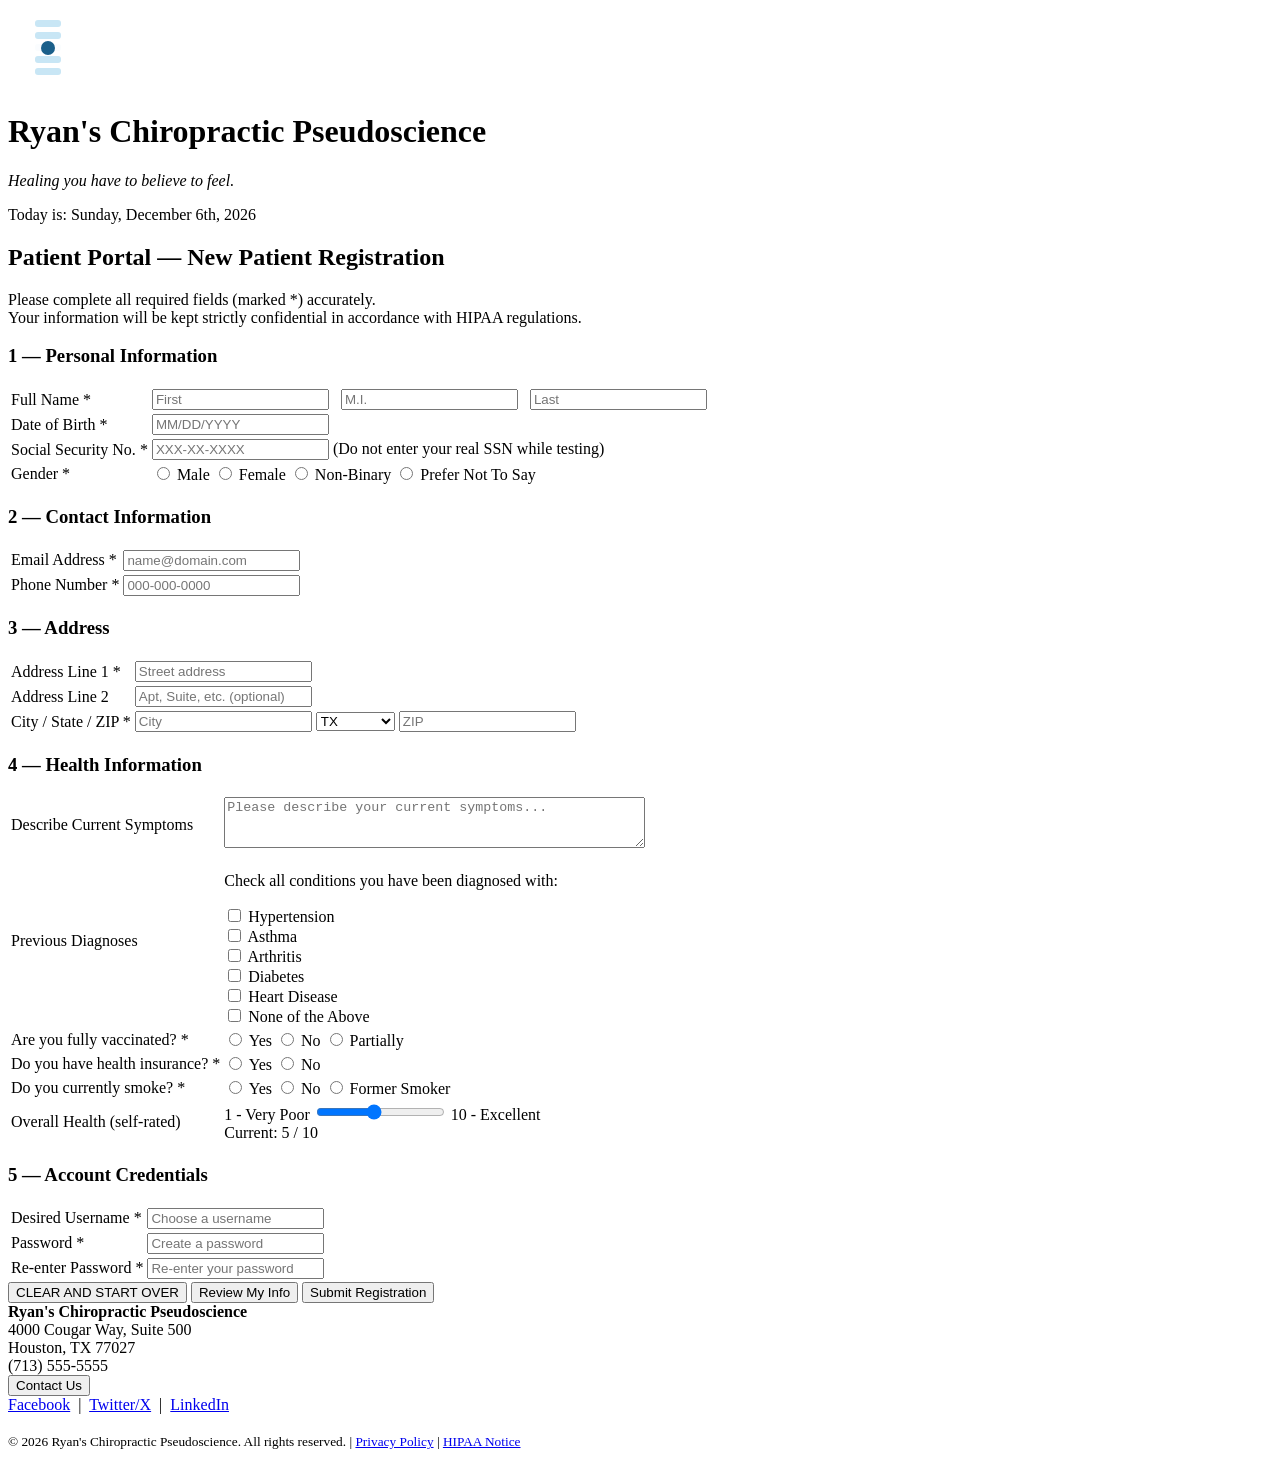
==== mis3371-homework2/index.html @ 9bfe8ee1 "Create index.html" ====
<!--
    Program name: index.html
    Author: Ryan Perez
    Date created: 06/15/2026
    Date last edited: 06/24/2026
    Version: 5.0
    Description: HW2 update of the patient registration form for
                 Ryan's Chiropractic Pseudoscience. Added title attributes
                 to every field, regex pattern matching on inputs, a Review
                 button that shows all entered data on the same page, live
                 password validation, and an external JS file (scripts.js).
                 The form still submits to thankyou.html when all is good.

    Note on sources: regex patterns for email and phone are common,
    well-known patterns that show up in basically every HTML forms tutorial.
    I referenced w3schools.com/html/html_form_attributes.asp and
    w3schools.com/jsref/jsref_regexp_test.asp for syntax help.
    The state dropdown list is just the 50 US states - not something
    anyone can claim as original. I typed it myself.
-->
<!DOCTYPE html>
<html lang="en">
<head>
    <meta charset="UTF-8">
    <meta name="viewport" content="width=device-width, initial-scale=1.0">
    <title>Patient Registration | Ryan's Chiropractic Pseudoscience</title>
    <link href="style.css" rel="stylesheet">
    <!-- external JS file - professor asked we move all scripts here for HW2 -->
    <script src="scripts.js" defer></script>
</head>
<body>

<!-- ==================== HEADER / BANNER ==================== -->
<div id="banner">
    <div id="logo-area">
        <svg id="logo" xmlns="http://www.w3.org/2000/svg" viewBox="0 0 80 80" width="80" height="80" aria-label="Company logo">
            <!-- spine column -->
            <rect x="33" y="5"  width="14" height="70" rx="4" fill="#ffffff" opacity="0.9"/>
            <!-- vertebra discs -->
            <rect x="27" y="12" width="26" height="7" rx="3" fill="#c8e6f5"/>
            <rect x="27" y="24" width="26" height="7" rx="3" fill="#c8e6f5"/>
            <rect x="27" y="36" width="26" height="7" rx="3" fill="#c8e6f5"/>
            <rect x="27" y="48" width="26" height="7" rx="3" fill="#c8e6f5"/>
            <rect x="27" y="60" width="26" height="7" rx="3" fill="#c8e6f5"/>
            <!-- cross arms -->
            <rect x="10" y="33" width="60" height="14" rx="4" fill="#ffffff" opacity="0.9"/>
            <!-- center circle -->
            <circle cx="40" cy="40" r="7" fill="#1a5f8a"/>
        </svg>
    </div>
    <div id="banner-text">
        <h1>Ryan's Chiropractic Pseudoscience</h1>
        <p id="tagline"><em>Healing you have to believe to feel.</em></p>
        <p id="banner-date">Today is: <span id="dynamic-date"></span></p>
    </div>
</div>

<!-- date script stays inline here since it runs immediately on page load
     before the body is fully built - moved the rest to scripts.js -->
<script>
    var days   = ["Sunday","Monday","Tuesday","Wednesday","Thursday","Friday","Saturday"];
    var months = ["January","February","March","April","May","June",
                  "July","August","September","October","November","December"];
    var now    = new Date();
    var day    = days[now.getDay()];
    var month  = months[now.getMonth()];
    var date   = now.getDate();
    var year   = now.getFullYear();
    var suffix = "th";
    if (date === 1 || date === 21 || date === 31) suffix = "st";
    else if (date === 2 || date === 22)           suffix = "nd";
    else if (date === 3 || date === 23)           suffix = "rd";
    document.getElementById("dynamic-date").textContent =
        day + ", " + month + " " + date + suffix + ", " + year;
</script>

<!-- ==================== MAIN CONTENT ==================== -->
<div id="main-content">

    <h2>Patient Portal &mdash; New Patient Registration</h2>
    <p class="intro-note">
        Please complete all required fields (marked <span class="required-star">*</span>) accurately.<br>
        Your information will be kept strictly confidential in accordance with HIPAA regulations.
    </p>

    <form action="thankyou.html" id="registration-form" onsubmit="return validateForm(event)">

        <!-- ===== SECTION 1: PERSONAL INFORMATION ===== -->
        <h3 class="section-heading">1 &mdash; Personal Information</h3>
        <table class="form-table">

            <tr>
                <td class="label-cell">
                    <label for="fname">Full Name <span class="required-star">*</span></label>
                </td>
                <td class="input-cell">
                    <!-- pattern: letters, apostrophes, dashes only per HW2 spec
                         Reference: w3schools.com/html/html_form_attributes.asp (pattern attribute) -->
                    <input type="text" id="fname" name="fname"
                           placeholder="First" maxlength="30" minlength="1" required
                           pattern="[A-Za-z'\-]+"
                           title="First name: letters, apostrophes, and dashes only (up to 30 characters)">
                    &nbsp;
                    <input type="text" id="mi" name="mi"
                           placeholder="M.I." maxlength="1" class="mi-field"
                           pattern="[A-Za-z]"
                           title="Middle initial: one letter only (optional)">
                    &nbsp;
                    <!-- last name allows numbers for suffixes like "the 3rd" -->
                    <input type="text" id="lname" name="lname"
                           placeholder="Last" maxlength="30" minlength="1" required
                           pattern="[A-Za-z0-9'\-\s]+"
                           title="Last name: letters, numbers (e.g. 3rd), apostrophes, and dashes only">
                </td>
            </tr>

            <tr>
                <td class="label-cell">
                    <label for="dob">Date of Birth <span class="required-star">*</span></label>
                </td>
                <td class="input-cell">
                    <input type="text" id="dob" name="dob"
                           placeholder="MM/DD/YYYY" maxlength="10" minlength="10" required
                           pattern="\d{2}/\d{2}/\d{4}"
                           title="Enter your date of birth in MM/DD/YYYY format. Cannot be in the future or more than 120 years ago."
                           onblur="checkDOB()">
                    <!-- error message spot for DOB - JS writes into this span -->
                    <br><span id="dob-msg" class="field-note"></span>
                </td>
            </tr>

            <!-- SSN stays as password type so it shows as dots -->
            <tr>
                <td class="label-cell">
                    <label for="ssn">Social Security No. <span class="required-star">*</span></label>
                </td>
                <td class="input-cell">
                    <input type="password" id="ssn" name="ssn"
                           placeholder="XXX-XX-XXXX" maxlength="11" minlength="9" required
                           pattern="\d{3}-?\d{2}-?\d{4}"
                           title="Social Security Number in XXX-XX-XXXX format. Entry will be hidden. Do NOT enter your real SSN while testing.">
                    <span class="field-note">(Do not enter your real SSN while testing)</span>
                </td>
            </tr>

            <tr>
                <td class="label-cell">Gender <span class="required-star">*</span></td>
                <td class="input-cell">
                    <label class="radio-label">
                        <input type="radio" name="gender" value="Male" required
                               title="Select your gender"> Male
                    </label>
                    <label class="radio-label">
                        <input type="radio" name="gender" value="Female"
                               title="Select your gender"> Female
                    </label>
                    <label class="radio-label">
                        <input type="radio" name="gender" value="Non-Binary"
                               title="Select your gender"> Non-Binary
                    </label>
                    <label class="radio-label">
                        <input type="radio" name="gender" value="Prefer Not To Say"
                               title="Select your gender"> Prefer Not To Say
                    </label>
                </td>
            </tr>

        </table>

        <!-- ===== SECTION 2: CONTACT INFORMATION ===== -->
        <h3 class="section-heading">2 &mdash; Contact Information</h3>
        <table class="form-table">

            <tr>
                <td class="label-cell">
                    <label for="email">Email Address <span class="required-star">*</span></label>
                </td>
                <td class="input-cell">
                    <!-- basic email pattern, very common - same one on w3schools forms page -->
                    <input type="email" id="email" name="email"
                           placeholder="name@domain.com" maxlength="80" required
                           title="Enter a valid email address in name@domain.com format">
                </td>
            </tr>

            <tr>
                <td class="label-cell">
                    <label for="phone">Phone Number <span class="required-star">*</span></label>
                </td>
                <td class="input-cell">
                    <!-- pattern enforces 000-000-0000 format per HW2 spec -->
                    <input type="tel" id="phone" name="phone"
                           placeholder="000-000-0000" maxlength="12" required
                           pattern="\d{3}-\d{3}-\d{4}"
                           title="Phone number in 000-000-0000 format">
                </td>
            </tr>

        </table>

        <!-- ===== SECTION 3: ADDRESS ===== -->
        <h3 class="section-heading">3 &mdash; Address</h3>
        <table class="form-table">

            <tr>
                <td class="label-cell">
                    <label for="addr1">Address Line 1 <span class="required-star">*</span></label>
                </td>
                <td class="input-cell">
                    <input type="text" id="addr1" name="addr1"
                           placeholder="Street address" maxlength="30" minlength="2" required
                           title="Street address (2 to 30 characters)">
                </td>
            </tr>

            <tr>
                <td class="label-cell">
                    <label for="addr2">Address Line 2</label>
                </td>
                <td class="input-cell">
                    <input type="text" id="addr2" name="addr2"
                           placeholder="Apt, Suite, etc. (optional)" maxlength="30"
                           title="Apartment, suite, or unit number (optional, up to 30 characters)">
                </td>
            </tr>

            <tr>
                <td class="label-cell">
                    <label for="city">City / State / ZIP <span class="required-star">*</span></label>
                </td>
                <td class="input-cell">
                    <input type="text" id="city" name="city"
                           placeholder="City" maxlength="30" minlength="2" required
                           title="City name (2 to 30 characters)">

                    <select id="state" name="state" required
                            title="Select your state from the dropdown">
                        <option value="">-- State --</option>
                        <option value="AL">AL</option><option value="AK">AK</option>
                        <option value="AZ">AZ</option><option value="AR">AR</option>
                        <option value="CA">CA</option><option value="CO">CO</option>
                        <option value="CT">CT</option><option value="DE">DE</option>
                        <option value="DC">DC</option><option value="FL">FL</option>
                        <option value="GA">GA</option><option value="HI">HI</option>
                        <option value="ID">ID</option><option value="IL">IL</option>
                        <option value="IN">IN</option><option value="IA">IA</option>
                        <option value="KS">KS</option><option value="KY">KY</option>
                        <option value="LA">LA</option><option value="ME">ME</option>
                        <option value="MD">MD</option><option value="MA">MA</option>
                        <option value="MI">MI</option><option value="MN">MN</option>
                        <option value="MS">MS</option><option value="MO">MO</option>
                        <option value="MT">MT</option><option value="NE">NE</option>
                        <option value="NV">NV</option><option value="NH">NH</option>
                        <option value="NJ">NJ</option><option value="NM">NM</option>
                        <option value="NY">NY</option><option value="NC">NC</option>
                        <option value="ND">ND</option><option value="OH">OH</option>
                        <option value="OK">OK</option><option value="OR">OR</option>
                        <option value="PA">PA</option><option value="PR">PR</option>
                        <option value="RI">RI</option><option value="SC">SC</option>
                        <option value="SD">SD</option><option value="TN">TN</option>
                        <option value="TX" selected>TX</option>
                        <option value="UT">UT</option><option value="VT">VT</option>
                        <option value="VA">VA</option><option value="WA">WA</option>
                        <option value="WV">WV</option><option value="WI">WI</option>
                        <option value="WY">WY</option>
                    </select>

                    <!-- zip: 5 digits required, allows zip+4 format, type=text not number -->
                    <input type="text" id="zip" name="zip"
                           placeholder="ZIP" maxlength="10" minlength="5" required
                           class="zip-field"
                           pattern="\d{5}(-\d{4})?"
                           title="ZIP code: 5 digits, or ZIP+4 format (e.g. 77002-1234). Not a number field.">
                </td>
            </tr>

        </table>

        <!-- ===== SECTION 4: HEALTH & CHOICES ===== -->
        <h3 class="section-heading">4 &mdash; Health Information</h3>
        <table class="form-table">

            <tr>
                <td class="label-cell">
                    <label for="symptoms">Describe Current Symptoms</label>
                </td>
                <td class="input-cell">
                    <!-- optional per HW2 spec, but watch out for double quotes -->
                    <textarea id="symptoms" name="symptoms" rows="3" cols="50"
                              placeholder="Please describe your current symptoms..."
                              title="Optional: describe what brought you in today. Avoid using double-quote characters."></textarea>
                </td>
            </tr>

            <tr>
                <td class="label-cell">Previous Diagnoses</td>
                <td class="input-cell">
                    <p class="checkbox-prompt">Check all conditions you have been diagnosed with:</p>
                    <label class="check-label">
                        <input type="checkbox" name="conditions" value="Hypertension"
                               title="Check if you have been diagnosed with hypertension"> Hypertension
                    </label><br>
                    <label class="check-label">
                        <input type="checkbox" name="conditions" value="Asthma"
                               title="Check if you have been diagnosed with asthma"> Asthma
                    </label><br>
                    <label class="check-label">
                        <input type="checkbox" name="conditions" value="Arthritis"
                               title="Check if you have been diagnosed with arthritis"> Arthritis
                    </label><br>
                    <label class="check-label">
                        <input type="checkbox" name="conditions" value="Diabetes"
                               title="Check if you have been diagnosed with diabetes"> Diabetes
                    </label><br>
                    <label class="check-label">
                        <input type="checkbox" name="conditions" value="Heart Disease"
                               title="Check if you have been diagnosed with heart disease"> Heart Disease
                    </label><br>
                    <label class="check-label">
                        <input type="checkbox" name="conditions" value="None of the Above"
                               title="Check this if none of the conditions above apply"> None of the Above
                    </label>
                </td>
            </tr>

            <tr>
                <td class="label-cell">Are you fully vaccinated? <span class="required-star">*</span></td>
                <td class="input-cell">
                    <label class="radio-label">
                        <input type="radio" name="vaccinated" value="Yes" required
                               title="Select your vaccination status"> Yes
                    </label>
                    <label class="radio-label">
                        <input type="radio" name="vaccinated" value="No"
                               title="Select your vaccination status"> No
                    </label>
                    <label class="radio-label">
                        <input type="radio" name="vaccinated" value="Partially"
                               title="Select your vaccination status"> Partially
                    </label>
                </td>
            </tr>

            <tr>
                <td class="label-cell">Do you have health insurance? <span class="required-star">*</span></td>
                <td class="input-cell">
                    <label class="radio-label">
                        <input type="radio" name="insurance" value="Yes" required
                               title="Select whether you have health insurance"> Yes
                    </label>
                    <label class="radio-label">
                        <input type="radio" name="insurance" value="No"
                               title="Select whether you have health insurance"> No
                    </label>
                </td>
            </tr>

            <tr>
                <td class="label-cell">Do you currently smoke? <span class="required-star">*</span></td>
                <td class="input-cell">
                    <label class="radio-label">
                        <input type="radio" name="smoker" value="Yes" required
                               title="Select your smoking status"> Yes
                    </label>
                    <label class="radio-label">
                        <input type="radio" name="smoker" value="No"
                               title="Select your smoking status"> No
                    </label>
                    <label class="radio-label">
                        <input type="radio" name="smoker" value="Former Smoker"
                               title="Select your smoking status"> Former Smoker
                    </label>
                </td>
            </tr>

            <!-- Slider - oninput calls the function in scripts.js -->
            <tr>
                <td class="label-cell">
                    <label for="health-rating">Overall Health (self-rated)</label>
                </td>
                <td class="input-cell">
                    <span class="slider-label">1 - Very Poor</span>
                    <input type="range" id="health-rating" name="health_rating"
                           min="1" max="10" value="5"
                           oninput="updateSlider(this.value)"
                           title="Slide to rate your overall health from 1 (very poor) to 10 (excellent)">
                    <span class="slider-label">10 - Excellent</span>
                    <br>
                    <!-- this span gets updated live by updateSlider() in scripts.js -->
                    <span class="field-note">Current: <span id="rating-display">5</span> / 10</span>
                </td>
            </tr>

        </table>

        <!-- ===== SECTION 5: ACCOUNT CREDENTIALS ===== -->
        <h3 class="section-heading">5 &mdash; Account Credentials</h3>
        <table class="form-table">

            <tr>
                <td class="label-cell">
                    <label for="username">Desired Username <span class="required-star">*</span></label>
                </td>
                <td class="input-cell">
                    <!-- onblur calls checkUsername() in scripts.js which also lowercases it -->
                    <input type="text" id="username" name="username"
                           placeholder="Choose a username" maxlength="30" minlength="5" required
                           pattern="[a-zA-Z][a-zA-Z0-9_\-]{4,29}"
                           title="5 to 30 characters. Must start with a letter. Only letters, numbers, underscores, and dashes allowed. No spaces. Will be converted to lowercase."
                           onblur="checkUsername()">
                    <br><span id="username-msg" class="field-note"></span>
                </td>
            </tr>

            <tr>
                <td class="label-cell">
                    <label for="password">Password <span class="required-star">*</span></label>
                </td>
                <td class="input-cell">
                    <!-- oninput calls checkPassword() in scripts.js for live feedback -->
                    <input type="password" id="password" name="password"
                           placeholder="Create a password" maxlength="30" minlength="8" required
                           title="8 to 30 characters. Must include at least one uppercase letter, one lowercase letter, one number, and one special character (!@#%^&* etc). No double-quote characters."
                           oninput="checkPassword()">
                    <br><span id="pw-msg" class="field-note"></span>
                </td>
            </tr>

            <tr>
                <td class="label-cell">
                    <label for="password2">Re-enter Password <span class="required-star">*</span></label>
                </td>
                <td class="input-cell">
                    <!-- oninput calls checkPasswordMatch() in scripts.js -->
                    <input type="password" id="password2" name="password2"
                           placeholder="Re-enter your password" maxlength="30" minlength="8" required
                           title="Re-enter your password exactly as you typed it above. Both fields must match."
                           oninput="checkPasswordMatch()">
                    <br><span id="pw2-msg" class="field-note"></span>
                </td>
            </tr>

        </table>

        <!-- ===== BUTTONS ===== -->
        <!-- Added a Review button next to the existing reset and submit buttons.
             It calls showReview() from scripts.js which fills in the panel below. -->
        <div id="form-buttons">
            <input type="reset"  value="CLEAR AND START OVER" id="btn-reset">
            <button type="button" id="btn-review" onclick="showReview()">Review My Info</button>
            <input type="submit" value="Submit Registration"  id="btn-submit">
        </div>

    </form>

    <!-- ===== REVIEW PANEL =====
         This div starts hidden. showReview() in scripts.js fills it
         with a table of everything the user entered and shows it. -->
    <div id="review-panel" style="display:none; margin-top:30px; border-top:2px solid #1a7dbf; padding-top:20px;">
    </div>

</div><!-- end main-content -->

<!-- ==================== FOOTER ==================== -->
<div id="footer">
    <div id="footer-left">
        <strong>Ryan's Chiropractic Pseudoscience</strong><br>
        4000 Cougar Way, Suite 500<br>
        Houston, TX 77027<br>
        (713) 555-5555
    </div>
    <div id="footer-center">
        <button id="btn-contact"
                onclick="alert('Contact us at info@ryanschiropseudoscience.com or call (713) 555-5555')">
            Contact Us
        </button>
    </div>
    <div id="footer-right">
        <a href="https://www.facebook.com" target="_blank">Facebook</a> &nbsp;|&nbsp;
        <a href="https://www.twitter.com"  target="_blank">Twitter/X</a> &nbsp;|&nbsp;
        <a href="https://www.linkedin.com" target="_blank">LinkedIn</a>
        <br><br>
        <small>&copy; 2026 Ryan's Chiropractic Pseudoscience. All rights reserved. |
               <a href="#">Privacy Policy</a> | <a href="#">HIPAA Notice</a></small>
    </div>
</div>

<!--
    END OF FILE: index.html
    Author: Ryan Perez | MIS 3371
-->
</body>
</html>
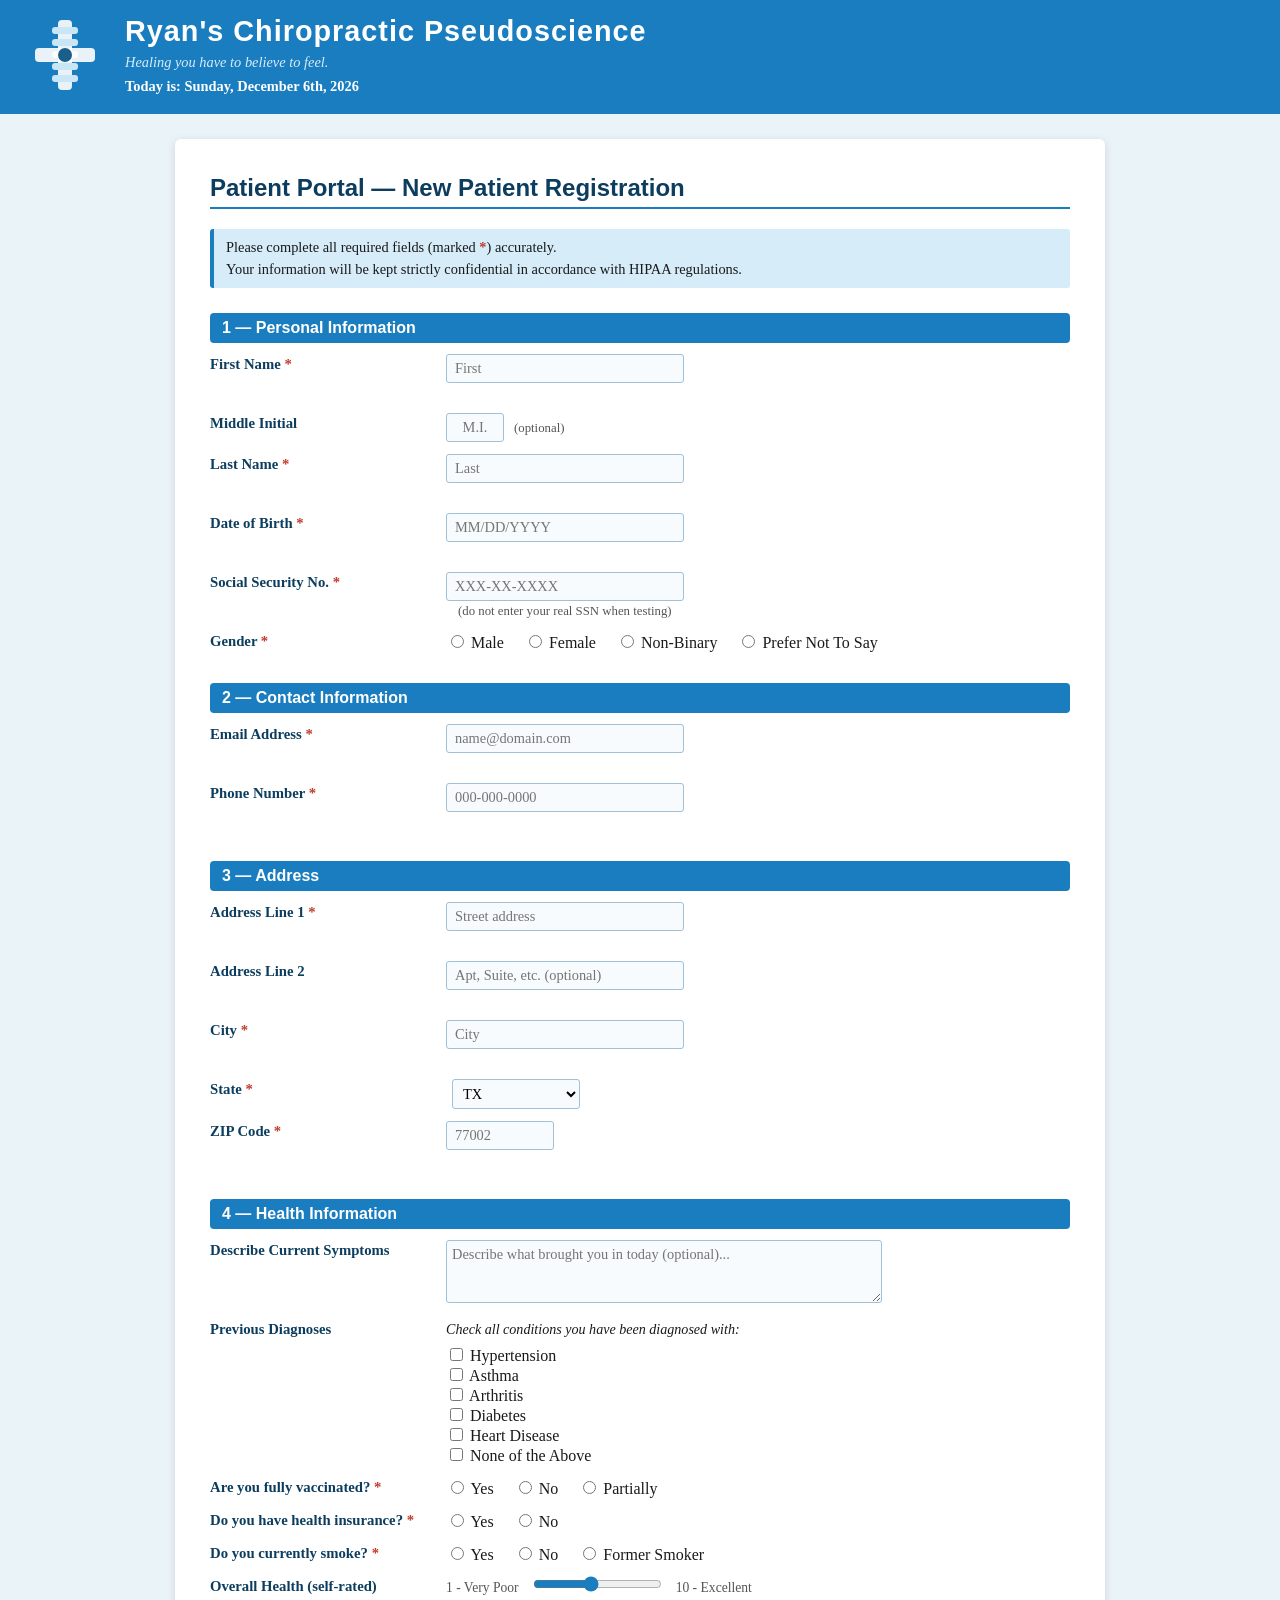
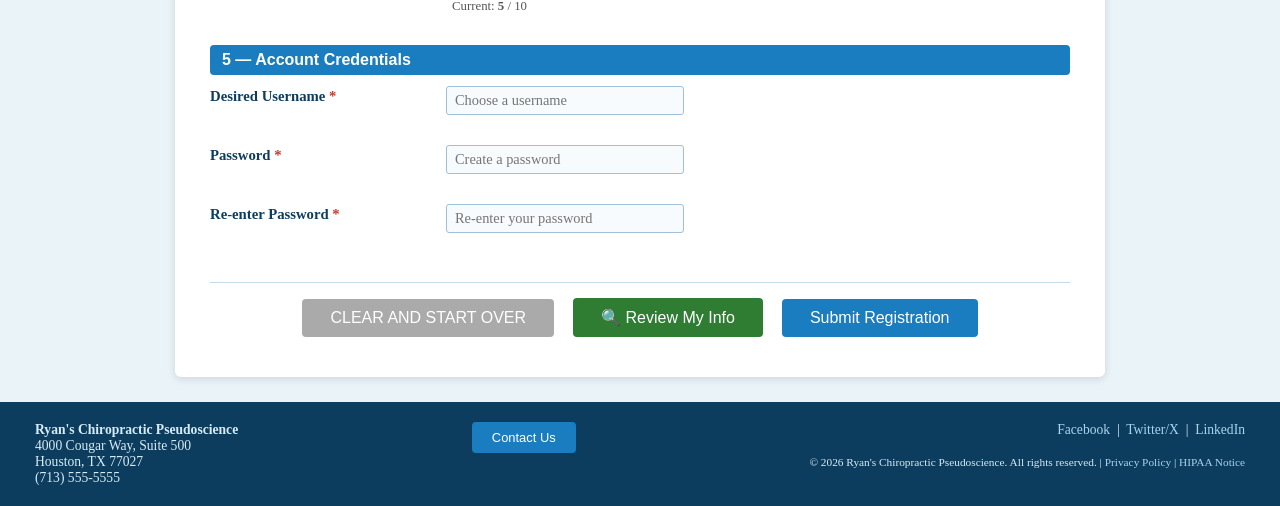
==== commit 3ee17cfe: "Update index.html" ====
--- a/mis3371-homework2/index.html
+++ b/mis3371-homework2/index.html
@@ -2,21 +2,22 @@
     Program name: index.html
     Author: Ryan Perez
     Date created: 06/15/2026
-    Date last edited: 06/24/2026
-    Version: 5.0
-    Description: HW2 update of the patient registration form for
-                 Ryan's Chiropractic Pseudoscience. Added title attributes
-                 to every field, regex pattern matching on inputs, a Review
-                 button that shows all entered data on the same page, live
-                 password validation, and an external JS file (scripts.js).
-                 The form still submits to thankyou.html when all is good.
-
-    Note on sources: regex patterns for email and phone are common,
-    well-known patterns that show up in basically every HTML forms tutorial.
-    I referenced w3schools.com/html/html_form_attributes.asp and
-    w3schools.com/jsref/jsref_regexp_test.asp for syntax help.
-    The state dropdown list is just the 50 US states - not something
-    anyone can claim as original. I typed it myself.
+    Date last edited: 06/28/2026
+    Version: 7.0
+    Description: HW2 patient registration form for Ryan's Chiropractic
+                 Pseudoscience. All validation is in scripts.js.
+                 Every field has a title attribute, a regex pattern,
+                 and an inline error span that JS writes into.
+                 The Review button shows all entered data on the same page.
+
+    Sources & credits:
+    - HTML form input attributes (pattern, title, minlength, maxlength):
+      https://www.w3schools.com/html/html_form_attributes.asp
+    - HTML input types reference:
+      https://www.w3schools.com/html/html_form_input_types.asp
+    - State dropdown list is just the 50 US states + DC + PR - typed in VScode
+    - AI assistance (Claude by Anthropic) was used to help write and debug
+      portions of this file.
 -->
 <!DOCTYPE html>
 <html lang="en">
@@ -25,7 +26,6 @@
     <meta name="viewport" content="width=device-width, initial-scale=1.0">
     <title>Patient Registration | Ryan's Chiropractic Pseudoscience</title>
     <link href="style.css" rel="stylesheet">
-    <!-- external JS file - professor asked we move all scripts here for HW2 -->
     <script src="scripts.js" defer></script>
 </head>
 <body>
@@ -55,8 +55,11 @@
     </div>
 </div>
 
-<!-- date script stays inline here since it runs immediately on page load
-     before the body is fully built - moved the rest to scripts.js -->
+<!--
+    Date script stays inline because it needs to run immediately when
+    the banner renders. Everything else is in scripts.js.
+    JS Date reference: w3schools.com/jsref/jsref_obj_date.asp
+-->
 <script>
     var days   = ["Sunday","Monday","Tuesday","Wednesday","Thursday","Friday","Saturday"];
     var months = ["January","February","March","April","May","June",
@@ -83,72 +86,116 @@
         Your information will be kept strictly confidential in accordance with HIPAA regulations.
     </p>
 
-    <form action="thankyou.html" id="registration-form" onsubmit="return validateForm(event)">
+    <!--
+        onsubmit calls validateForm() in scripts.js for a final check.
+        If validateForm() returns false, the form does NOT submit.
+        If it returns true, the form goes ahead and submits to thankyou.html.
+    -->
+    <form action="thankyou.html" id="registration-form" onsubmit="return validateForm()">
 
         <!-- ===== SECTION 1: PERSONAL INFORMATION ===== -->
         <h3 class="section-heading">1 &mdash; Personal Information</h3>
         <table class="form-table">
 
-            <tr>
-                <td class="label-cell">
-                    <label for="fname">Full Name <span class="required-star">*</span></label>
-                </td>
-                <td class="input-cell">
-                    <!-- pattern: letters, apostrophes, dashes only per HW2 spec
-                         Reference: w3schools.com/html/html_form_attributes.asp (pattern attribute) -->
+            <!-- First Name -->
+            <tr>
+                <td class="label-cell">
+                    <label for="fname">First Name <span class="required-star">*</span></label>
+                </td>
+                <td class="input-cell">
+                    <!--
+                        pattern only allows letters, apostrophes, and dashes.
+                        oninput fires checkFname() in scripts.js as the user types
+                        so they see the error message immediately, not just on submit.
+                        Pattern reference: w3schools.com/html/html_form_attributes.asp
+                    -->
                     <input type="text" id="fname" name="fname"
                            placeholder="First" maxlength="30" minlength="1" required
                            pattern="[A-Za-z'\-]+"
-                           title="First name: letters, apostrophes, and dashes only (up to 30 characters)">
-                    &nbsp;
+                           title="First name: letters, apostrophes, and dashes only. No numbers or special characters. (1-30 characters)"
+                           oninput="checkFname()">
+                    <br><span id="fname-msg" class="field-note"></span>
+                </td>
+            </tr>
+
+            <!-- Middle Initial -->
+            <tr>
+                <td class="label-cell">
+                    <label for="mi">Middle Initial</label>
+                </td>
+                <td class="input-cell">
                     <input type="text" id="mi" name="mi"
                            placeholder="M.I." maxlength="1" class="mi-field"
                            pattern="[A-Za-z]"
-                           title="Middle initial: one letter only (optional)">
-                    &nbsp;
-                    <!-- last name allows numbers for suffixes like "the 3rd" -->
+                           title="Middle initial: one letter only. This field is optional.">
+                    <span class="field-note">(optional)</span>
+                </td>
+            </tr>
+
+            <!-- Last Name -->
+            <tr>
+                <td class="label-cell">
+                    <label for="lname">Last Name <span class="required-star">*</span></label>
+                </td>
+                <td class="input-cell">
+                    <!--
+                        Last name allows digits 2-5 for suffixes (2nd, 3rd, 4th, 5th).
+                        Same oninput live validation as first name.
+                    -->
                     <input type="text" id="lname" name="lname"
                            placeholder="Last" maxlength="30" minlength="1" required
-                           pattern="[A-Za-z0-9'\-\s]+"
-                           title="Last name: letters, numbers (e.g. 3rd), apostrophes, and dashes only">
-                </td>
-            </tr>
-
+                           pattern="[A-Za-z'\-2-5\s]+"
+                           title="Last name: letters, apostrophes, dashes, and numbers 2-5 only (e.g. O'Brien or Smith 3rd). (1-30 characters)"
+                           oninput="checkLname()">
+                    <br><span id="lname-msg" class="field-note"></span>
+                </td>
+            </tr>
+
+            <!-- Date of Birth -->
             <tr>
                 <td class="label-cell">
                     <label for="dob">Date of Birth <span class="required-star">*</span></label>
                 </td>
                 <td class="input-cell">
+                    <!--
+                        type="text" with pattern enforces MM/DD/YYYY.
+                        onblur fires checkDOB() which also validates the date range.
+                    -->
                     <input type="text" id="dob" name="dob"
                            placeholder="MM/DD/YYYY" maxlength="10" minlength="10" required
                            pattern="\d{2}/\d{2}/\d{4}"
-                           title="Enter your date of birth in MM/DD/YYYY format. Cannot be in the future or more than 120 years ago."
+                           title="Date of birth in MM/DD/YYYY format. Cannot be in the future or more than 120 years ago."
                            onblur="checkDOB()">
-                    <!-- error message spot for DOB - JS writes into this span -->
                     <br><span id="dob-msg" class="field-note"></span>
                 </td>
             </tr>
 
-            <!-- SSN stays as password type so it shows as dots -->
+            <!-- Social Security Number -->
             <tr>
                 <td class="label-cell">
                     <label for="ssn">Social Security No. <span class="required-star">*</span></label>
                 </td>
                 <td class="input-cell">
+                    <!--
+                        onblur fires checkSSN() for format validation.
+                    -->
                     <input type="password" id="ssn" name="ssn"
                            placeholder="XXX-XX-XXXX" maxlength="11" minlength="9" required
                            pattern="\d{3}-?\d{2}-?\d{4}"
-                           title="Social Security Number in XXX-XX-XXXX format. Entry will be hidden. Do NOT enter your real SSN while testing.">
-                    <span class="field-note">(Do not enter your real SSN while testing)</span>
-                </td>
-            </tr>
-
+                           title="Social Security Number in XXX-XX-XXXX format. Characters are hidden as you type. Do NOT use a real SSN when testing."
+                           onblur="checkSSN()">
+                    <br><span id="ssn-msg" class="field-note"></span>
+                    <span class="field-note">(do not enter your real SSN when testing)</span>
+                </td>
+            </tr>
+
+            <!-- Gender - radio buttons, 4 options -->
             <tr>
                 <td class="label-cell">Gender <span class="required-star">*</span></td>
                 <td class="input-cell">
                     <label class="radio-label">
                         <input type="radio" name="gender" value="Male" required
-                               title="Select your gender"> Male
+                               title="Select your gender - required"> Male
                     </label>
                     <label class="radio-label">
                         <input type="radio" name="gender" value="Female"
@@ -176,10 +223,14 @@
                     <label for="email">Email Address <span class="required-star">*</span></label>
                 </td>
                 <td class="input-cell">
-                    <!-- basic email pattern, very common - same one on w3schools forms page -->
+                    <!--
+                        onblur fires checkEmail() for a more specific check.
+                    -->
                     <input type="email" id="email" name="email"
                            placeholder="name@domain.com" maxlength="80" required
-                           title="Enter a valid email address in name@domain.com format">
+                           title="Enter a valid email address in name@domain.tld format (e.g. john@example.com)"
+                           onblur="checkEmail()">
+                    <br><span id="email-msg" class="field-note"></span>
                 </td>
             </tr>
 
@@ -188,11 +239,15 @@
                     <label for="phone">Phone Number <span class="required-star">*</span></label>
                 </td>
                 <td class="input-cell">
-                    <!-- pattern enforces 000-000-0000 format per HW2 spec -->
+                    <!--
+                        pattern enforces exactly 000-000-0000 format.
+                    -->
                     <input type="tel" id="phone" name="phone"
                            placeholder="000-000-0000" maxlength="12" required
                            pattern="\d{3}-\d{3}-\d{4}"
-                           title="Phone number in 000-000-0000 format">
+                           title="Phone number must be in 000-000-0000 format (e.g. 713-555-1234)"
+                           onblur="checkPhone()">
+                    <br><span id="phone-msg" class="field-note"></span>
                 </td>
             </tr>
 
@@ -209,7 +264,9 @@
                 <td class="input-cell">
                     <input type="text" id="addr1" name="addr1"
                            placeholder="Street address" maxlength="30" minlength="2" required
-                           title="Street address (2 to 30 characters)">
+                           title="Street address, required. Must be 2 to 30 characters."
+                           onblur="checkAddr1()">
+                    <br><span id="addr1-msg" class="field-note"></span>
                 </td>
             </tr>
 
@@ -220,22 +277,36 @@
                 <td class="input-cell">
                     <input type="text" id="addr2" name="addr2"
                            placeholder="Apt, Suite, etc. (optional)" maxlength="30"
-                           title="Apartment, suite, or unit number (optional, up to 30 characters)">
-                </td>
-            </tr>
-
-            <tr>
-                <td class="label-cell">
-                    <label for="city">City / State / ZIP <span class="required-star">*</span></label>
+                           title="Apartment, suite, or unit - optional. If entered, must be 2 to 30 characters."
+                           onblur="checkAddr2()">
+                    <br><span id="addr2-msg" class="field-note"></span>
+                </td>
+            </tr>
+
+            <tr>
+                <td class="label-cell">
+                    <label for="city">City <span class="required-star">*</span></label>
                 </td>
                 <td class="input-cell">
                     <input type="text" id="city" name="city"
                            placeholder="City" maxlength="30" minlength="2" required
-                           title="City name (2 to 30 characters)">
-
+                           title="City name, required. Must be 2 to 30 characters."
+                           onblur="checkCity()">
+                    <br><span id="city-msg" class="field-note"></span>
+                </td>
+            </tr>
+
+            <tr>
+                <td class="label-cell">
+                    <label for="state">State <span class="required-star">*</span></label>
+                </td>
+                <td class="input-cell">
+                    <!--
+                        Dropdown with all 50 states + DC + PR.
+                    -->
                     <select id="state" name="state" required
-                            title="Select your state from the dropdown">
-                        <option value="">-- State --</option>
+                            title="Select your state - you must choose a valid state from the list">
+                        <option value="">-- Select State --</option>
                         <option value="AL">AL</option><option value="AK">AK</option>
                         <option value="AZ">AZ</option><option value="AR">AR</option>
                         <option value="CA">CA</option><option value="CO">CO</option>
@@ -264,34 +335,47 @@
                         <option value="WV">WV</option><option value="WI">WI</option>
                         <option value="WY">WY</option>
                     </select>
-
-                    <!-- zip: 5 digits required, allows zip+4 format, type=text not number -->
+                </td>
+            </tr>
+
+            <tr>
+                <td class="label-cell">
+                    <label for="zip">ZIP Code <span class="required-star">*</span></label>
+                </td>
+                <td class="input-cell">
+                    <!--
+                        type="text" not type="number" - the assignment specifically says not a number field.
+                        Allows ZIP+4 format (77002-1234). onblur shortens to 5 digits and redisplays.
+                    -->
                     <input type="text" id="zip" name="zip"
-                           placeholder="ZIP" maxlength="10" minlength="5" required
+                           placeholder="77002" maxlength="10" minlength="5" required
                            class="zip-field"
                            pattern="\d{5}(-\d{4})?"
-                           title="ZIP code: 5 digits, or ZIP+4 format (e.g. 77002-1234). Not a number field.">
+                           title="ZIP code: 5 digits required (e.g. 77002). ZIP+4 format also accepted (e.g. 77002-1234) and will be shortened to 5 digits."
+                           onblur="checkZip()">
+                    <br><span id="zip-msg" class="field-note"></span>
                 </td>
             </tr>
 
         </table>
 
-        <!-- ===== SECTION 4: HEALTH & CHOICES ===== -->
+        <!-- ===== SECTION 4: HEALTH INFORMATION ===== -->
         <h3 class="section-heading">4 &mdash; Health Information</h3>
         <table class="form-table">
 
+            <!-- Symptoms text area - optional per spec -->
             <tr>
                 <td class="label-cell">
                     <label for="symptoms">Describe Current Symptoms</label>
                 </td>
                 <td class="input-cell">
-                    <!-- optional per HW2 spec, but watch out for double quotes -->
                     <textarea id="symptoms" name="symptoms" rows="3" cols="50"
-                              placeholder="Please describe your current symptoms..."
-                              title="Optional: describe what brought you in today. Avoid using double-quote characters."></textarea>
-                </td>
-            </tr>
-
+                              placeholder="Describe what brought you in today (optional)..."
+                              title="Optional: describe your current symptoms. Avoid using double-quote characters (&quot;) as they can cause issues with data storage."></textarea>
+                </td>
+            </tr>
+
+            <!-- Checkboxes -->
             <tr>
                 <td class="label-cell">Previous Diagnoses</td>
                 <td class="input-cell">
@@ -318,11 +402,12 @@
                     </label><br>
                     <label class="check-label">
                         <input type="checkbox" name="conditions" value="None of the Above"
-                               title="Check this if none of the conditions above apply"> None of the Above
-                    </label>
-                </td>
-            </tr>
-
+                               title="Check this if none of the above conditions apply to you"> None of the Above
+                    </label>
+                </td>
+            </tr>
+
+            <!-- Radio set 1: Vaccination -->
             <tr>
                 <td class="label-cell">Are you fully vaccinated? <span class="required-star">*</span></td>
                 <td class="input-cell">
@@ -341,20 +426,22 @@
                 </td>
             </tr>
 
+            <!-- Radio set 2: Insurance -->
             <tr>
                 <td class="label-cell">Do you have health insurance? <span class="required-star">*</span></td>
                 <td class="input-cell">
                     <label class="radio-label">
                         <input type="radio" name="insurance" value="Yes" required
-                               title="Select whether you have health insurance"> Yes
+                               title="Select whether you currently have health insurance"> Yes
                     </label>
                     <label class="radio-label">
                         <input type="radio" name="insurance" value="No"
-                               title="Select whether you have health insurance"> No
-                    </label>
-                </td>
-            </tr>
-
+                               title="Select whether you currently have health insurance"> No
+                    </label>
+                </td>
+            </tr>
+
+            <!-- Radio set 3: Smoking -->
             <tr>
                 <td class="label-cell">Do you currently smoke? <span class="required-star">*</span></td>
                 <td class="input-cell">
@@ -373,21 +460,26 @@
                 </td>
             </tr>
 
-            <!-- Slider - oninput calls the function in scripts.js -->
+            <!-- Slider - oninput calls updateSlider() in scripts.js -->
             <tr>
                 <td class="label-cell">
                     <label for="health-rating">Overall Health (self-rated)</label>
                 </td>
                 <td class="input-cell">
                     <span class="slider-label">1 - Very Poor</span>
+                    <!--
+                        oninput fires every time the slider moves, updating
+                        the number display in real time.
+                        Reference: w3schools.com/jsref/event_oninput.asp
+                    -->
                     <input type="range" id="health-rating" name="health_rating"
                            min="1" max="10" value="5"
                            oninput="updateSlider(this.value)"
-                           title="Slide to rate your overall health from 1 (very poor) to 10 (excellent)">
+                           title="Slide to rate your overall health: 1 is very poor, 10 is excellent">
                     <span class="slider-label">10 - Excellent</span>
                     <br>
-                    <!-- this span gets updated live by updateSlider() in scripts.js -->
-                    <span class="field-note">Current: <span id="rating-display">5</span> / 10</span>
+                    <!-- this span is updated live by updateSlider() in scripts.js -->
+                    <span class="field-note">Current: <strong><span id="rating-display">5</span></strong> / 10</span>
                 </td>
             </tr>
 
@@ -402,11 +494,14 @@
                     <label for="username">Desired Username <span class="required-star">*</span></label>
                 </td>
                 <td class="input-cell">
-                    <!-- onblur calls checkUsername() in scripts.js which also lowercases it -->
+                    <!--
+                        onblur fires checkUsername() which also auto-lowercases the value.
+                        Pattern: must start with a letter, then letters/numbers/underscore/dash.
+                    -->
                     <input type="text" id="username" name="username"
                            placeholder="Choose a username" maxlength="30" minlength="5" required
                            pattern="[a-zA-Z][a-zA-Z0-9_\-]{4,29}"
-                           title="5 to 30 characters. Must start with a letter. Only letters, numbers, underscores, and dashes allowed. No spaces. Will be converted to lowercase."
+                           title="Username: 5 to 30 characters. Must start with a letter. Only letters, numbers, underscores, and dashes allowed. No spaces. Will be converted to lowercase automatically."
                            onblur="checkUsername()">
                     <br><span id="username-msg" class="field-note"></span>
                 </td>
@@ -417,10 +512,12 @@
                     <label for="password">Password <span class="required-star">*</span></label>
                 </td>
                 <td class="input-cell">
-                    <!-- oninput calls checkPassword() in scripts.js for live feedback -->
+                    <!--
+                        oninput fires checkPassword() for live feedback as they type.
+                    -->
                     <input type="password" id="password" name="password"
                            placeholder="Create a password" maxlength="30" minlength="8" required
-                           title="8 to 30 characters. Must include at least one uppercase letter, one lowercase letter, one number, and one special character (!@#%^&* etc). No double-quote characters."
+                           title="Password: 8 to 30 characters. Must include at least one uppercase letter, one lowercase letter, one number, and one special character (e.g. ! @ # %). Double-quotes are not allowed. Cannot contain your username."
                            oninput="checkPassword()">
                     <br><span id="pw-msg" class="field-note"></span>
                 </td>
@@ -431,7 +528,9 @@
                     <label for="password2">Re-enter Password <span class="required-star">*</span></label>
                 </td>
                 <td class="input-cell">
-                    <!-- oninput calls checkPasswordMatch() in scripts.js -->
+                    <!--
+                        oninput fires checkPasswordMatch() for live comparison.
+                    -->
                     <input type="password" id="password2" name="password2"
                            placeholder="Re-enter your password" maxlength="30" minlength="8" required
                            title="Re-enter your password exactly as you typed it above. Both fields must match."
@@ -442,20 +541,21 @@
 
         </table>
 
-        <!-- ===== BUTTONS ===== -->
-        <!-- Added a Review button next to the existing reset and submit buttons.
-             It calls showReview() from scripts.js which fills in the panel below. -->
+        <!-- ===== FORM BUTTONS ===== -->
         <div id="form-buttons">
             <input type="reset"  value="CLEAR AND START OVER" id="btn-reset">
-            <button type="button" id="btn-review" onclick="showReview()">Review My Info</button>
-            <input type="submit" value="Submit Registration"  id="btn-submit">
+            <!-- Review button calls showReview() in scripts.js - does NOT submit the form -->
+            <button type="button" id="btn-review" onclick="showReview()">&#128269; Review My Info</button>
+            <input type="submit" value="Submit Registration" id="btn-submit">
         </div>
 
     </form>
 
-    <!-- ===== REVIEW PANEL =====
-         This div starts hidden. showReview() in scripts.js fills it
-         with a table of everything the user entered and shows it. -->
+    <!--
+        REVIEW PANEL - hidden by default. showReview() in scripts.js
+        fills this with a formatted table of everything the user entered.
+        It appears below the form, on the same page, without reloading.
+    -->
     <div id="review-panel" style="display:none; margin-top:30px; border-top:2px solid #1a7dbf; padding-top:20px;">
     </div>
 
--- a/mis3371-homework2/style.css
+++ b/mis3371-homework2/style.css
@@ -0,0 +1,378 @@
+/*
+    Program name: style.css
+    Author: Ryan Perez
+    Date created: 06/15/2026
+    Date last edited: 06/24/2026
+    Version: 5.0
+    Description: External stylesheet for patient-form.html.
+                 Sets fonts, colors, layout, and form element styling
+                 for Ryan's Chiropractic Pseudoscience patient portal.
+                 Updated for HW2 - added styles for the Review button,
+                 the review panel, and the inline error/success messages.
+*/
+
+/* ======================================================
+   GLOBAL / TAG SELECTORS
+   ====================================================== */
+
+/* Non-default font and background for the whole page */
+body {
+    font-family: Georgia, 'Times New Roman', serif;
+    background-color: #eaf3f8;
+    color: #1a1a1a;
+    margin: 0;
+    padding: 0;
+}
+
+/* Headings use a different font from body text */
+h1, h2, h3, h4 {
+    font-family: 'Trebuchet MS', Helvetica, sans-serif;
+    color: #0d3d5e;
+}
+
+h2 {
+    margin-top: 10px;
+    font-size: 1.5em;
+    border-bottom: 2px solid #1a7dbf;
+    padding-bottom: 5px;
+}
+
+/* Anchor / hyperlink styles */
+a {
+    color: #1a7dbf;
+    text-decoration: none;
+}
+
+a:visited {
+    color: #8a5bbf;
+}
+
+a:hover {
+    text-decoration: underline;
+    color: #0d3d5e;
+}
+
+/* Paragraph defaults */
+p {
+    font-size: 0.95em;
+    line-height: 1.5;
+}
+
+/* ======================================================
+   ID SELECTORS
+   ====================================================== */
+
+/* --- BANNER --- */
+#banner {
+    background-color: #1a7dbf;
+    color: #ffffff;
+    display: flex;
+    align-items: center;
+    padding: 15px 25px;
+    gap: 20px;
+}
+
+#banner-text h1 {
+    font-family: 'Trebuchet MS', Helvetica, sans-serif;
+    color: #ffffff;
+    margin: 0 0 4px 0;
+    font-size: 1.8em;
+    letter-spacing: 1px;
+}
+
+#banner-text p {
+    margin: 2px 0;
+    color: #d6ecf8;
+    font-size: 0.9em;
+}
+
+#banner-date {
+    font-weight: bold;
+    color: #ffffff !important;
+}
+
+/* --- MAIN CONTENT AREA --- */
+#main-content {
+    max-width: 860px;
+    margin: 25px auto;
+    background-color: #ffffff;
+    padding: 25px 35px;
+    border-radius: 6px;
+    box-shadow: 0 2px 8px rgba(0, 0, 0, 0.12);
+}
+
+/* --- FORM BUTTONS CONTAINER --- */
+#form-buttons {
+    text-align: center;
+    margin-top: 25px;
+    padding: 15px 0;
+    border-top: 1px solid #c5dde8;
+}
+
+/* --- SUBMIT BUTTON --- */
+#btn-submit {
+    background-color: #1a7dbf;
+    color: #ffffff;
+    border: none;
+    padding: 10px 28px;
+    font-size: 1em;
+    font-family: 'Trebuchet MS', Helvetica, sans-serif;
+    border-radius: 4px;
+    cursor: pointer;
+    margin-left: 15px;
+}
+
+#btn-submit:hover {
+    background-color: #0d3d5e;
+}
+
+/* --- RESET BUTTON --- */
+#btn-reset {
+    background-color: #aaaaaa;
+    color: #ffffff;
+    border: none;
+    padding: 10px 28px;
+    font-size: 1em;
+    font-family: 'Trebuchet MS', Helvetica, sans-serif;
+    border-radius: 4px;
+    cursor: pointer;
+}
+
+#btn-reset:hover {
+    background-color: #777777;
+}
+
+/* --- REVIEW BUTTON (new for HW2) --- */
+#btn-review {
+    background-color: #2e7d32;
+    color: #ffffff;
+    border: none;
+    padding: 10px 28px;
+    font-size: 1em;
+    font-family: 'Trebuchet MS', Helvetica, sans-serif;
+    border-radius: 4px;
+    cursor: pointer;
+    margin-left: 15px;
+}
+
+#btn-review:hover {
+    background-color: #1b5e20;
+}
+
+/* --- REVIEW PANEL (new for HW2) --- */
+#review-panel {
+    background-color: #f0f7ff;
+    border: 1px solid #a0c4e0;
+    border-radius: 6px;
+    padding: 20px 25px;
+}
+
+/* --- FOOTER --- */
+#footer {
+    background-color: #0d3d5e;
+    color: #d6ecf8;
+    display: flex;
+    justify-content: space-between;
+    align-items: flex-start;
+    padding: 20px 35px;
+    font-size: 0.85em;
+    margin-top: 20px;
+}
+
+#footer a {
+    color: #a8d4ee;
+}
+
+#footer a:visited {
+    color: #c8a8ee;
+}
+
+#footer-center {
+    text-align: center;
+    flex: 1;
+}
+
+#footer-right {
+    text-align: right;
+}
+
+/* Contact Us button in footer */
+#btn-contact {
+    background-color: #1a7dbf;
+    color: #ffffff;
+    border: none;
+    padding: 8px 20px;
+    font-size: 0.95em;
+    border-radius: 4px;
+    cursor: pointer;
+    font-family: 'Trebuchet MS', Helvetica, sans-serif;
+}
+
+#btn-contact:hover {
+    background-color: #c8e6f5;
+    color: #0d3d5e;
+}
+
+/* ======================================================
+   CLASS SELECTORS
+   ====================================================== */
+
+/* Intro note paragraph */
+.intro-note {
+    background-color: #d6ecf8;
+    border-left: 4px solid #1a7dbf;
+    padding: 8px 12px;
+    border-radius: 3px;
+    font-size: 0.9em;
+    margin-bottom: 20px;
+}
+
+/* Section headings inside the form */
+.section-heading {
+    background-color: #1a7dbf;
+    color: #ffffff;
+    padding: 6px 12px;
+    border-radius: 4px;
+    font-size: 1em;
+    margin-top: 25px;
+    margin-bottom: 5px;
+}
+
+/* The TABLE used to align form fields neatly */
+.form-table {
+    width: 100%;
+    border-collapse: collapse;
+    margin-bottom: 10px;
+}
+
+/* Label cells - right-aligned for clean alignment */
+.label-cell {
+    width: 220px;
+    font-weight: bold;
+    padding: 8px 12px 8px 0;
+    vertical-align: top;
+    color: #0d3d5e;
+    font-size: 0.92em;
+}
+
+/* Input cells */
+.input-cell {
+    padding: 6px 4px;
+    vertical-align: middle;
+}
+
+/* Inline note / error / success text below fields */
+.field-note {
+    font-size: 0.8em;
+    color: #555555;
+    margin-left: 6px;
+}
+
+/* Required star */
+.required-star {
+    color: #c0392b;
+    font-weight: bold;
+}
+
+/* Radio button labels */
+.radio-label {
+    margin-right: 16px;
+    font-weight: normal;
+    cursor: pointer;
+}
+
+/* Checkbox labels */
+.check-label {
+    font-weight: normal;
+    cursor: pointer;
+}
+
+/* Small prompt text above checkboxes */
+.checkbox-prompt {
+    margin: 0 0 5px 0;
+    font-style: italic;
+    font-size: 0.88em;
+}
+
+/* Middle Initial input - narrow */
+.mi-field {
+    width: 40px !important;
+    text-align: center;
+}
+
+/* ZIP code input */
+.zip-field {
+    width: 90px !important;
+}
+
+/* Slider label text */
+.slider-label {
+    font-size: 0.85em;
+    color: #555555;
+}
+
+/* ======================================================
+   FORM INPUT / ELEMENT STYLES (tag selectors)
+   ====================================================== */
+
+input[type="text"],
+input[type="email"],
+input[type="tel"],
+input[type="password"] {
+    padding: 5px 8px;
+    border: 1px solid #a0c0d8;
+    border-radius: 3px;
+    font-family: Georgia, serif;
+    font-size: 0.9em;
+    color: #1a1a1a;
+    background-color: #f7fbfd;
+    width: 220px;
+}
+
+input[type="text"]:focus,
+input[type="email"]:focus,
+input[type="tel"]:focus,
+input[type="password"]:focus {
+    outline: none;
+    border-color: #1a7dbf;
+    background-color: #ffffff;
+}
+
+select {
+    padding: 5px 6px;
+    border: 1px solid #a0c0d8;
+    border-radius: 3px;
+    font-family: Georgia, serif;
+    font-size: 0.9em;
+    background-color: #f7fbfd;
+    margin: 0 6px;
+}
+
+textarea {
+    border: 1px solid #a0c0d8;
+    border-radius: 3px;
+    font-family: Georgia, serif;
+    font-size: 0.9em;
+    padding: 5px;
+    background-color: #f7fbfd;
+    resize: vertical;
+}
+
+textarea:focus,
+select:focus {
+    outline: none;
+    border-color: #1a7dbf;
+}
+
+input[type="range"] {
+    margin: 0 10px;
+    cursor: pointer;
+    accent-color: #1a7dbf;
+}
+
+/* Name of "logo" svg defined in banner */
+#logo {
+    flex-shrink: 0;
+}
+
+/* END OF FILE: style.css */
